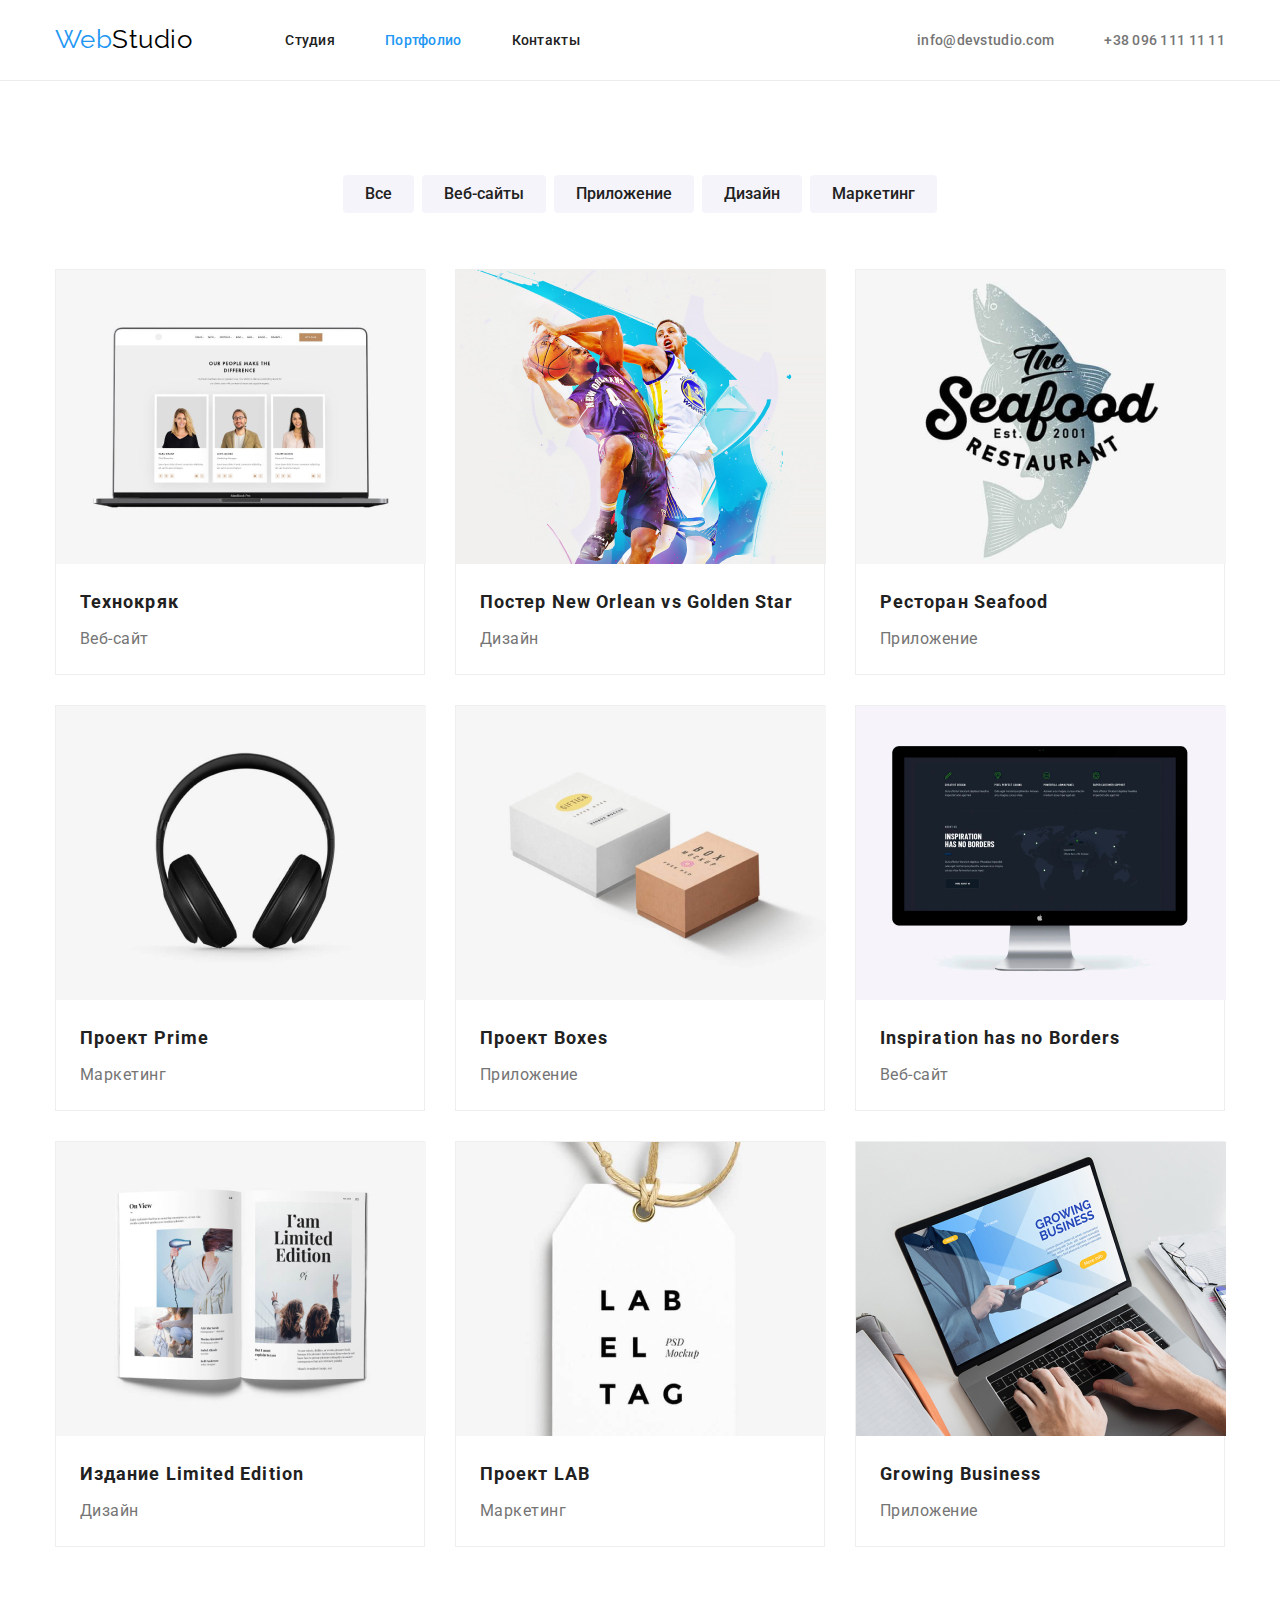
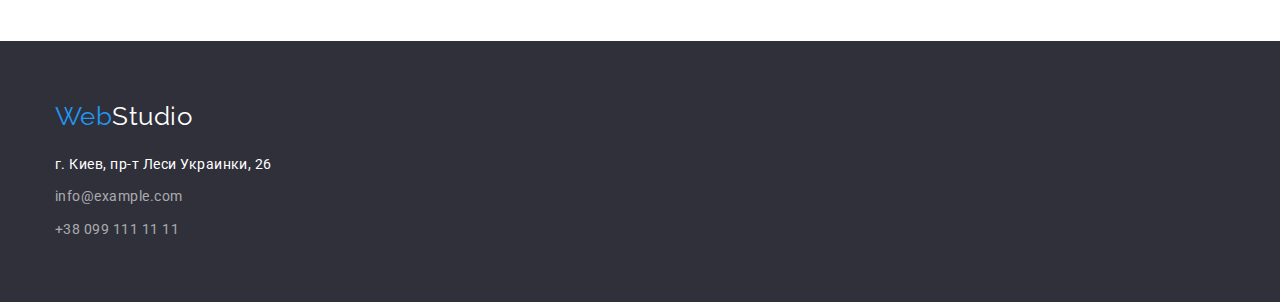
==== portfolio.html @ 9cd1943a "Initial commit" ====
<!DOCTYPE html>
<html lang="ru">
<head>
  <meta charset="UTF-8">
  <meta name="viewport" content="width=device-width, initial-scale=1.0">
  <link href="https://fonts.googleapis.com/css2?family=Raleway:wght@700&family=Roboto:wght@400;500;700;900&display=swap" rel="stylesheet">
  <link rel="stylesheet" href="https://cdnjs.cloudflare.com/ajax/libs/modern-normalize/1.0.0/modern-normalize.min.css">
  <link rel="stylesheet" href="./css/style.css">
  <title>Портфолио</title>
</head>
<body>
  <!-- Шапка -->
  <header>
    <nav class="navigation container">
      <a href="./index.html" class="logo"><span class="logob">Web</span>Studio</a>

      <ul class="site-nav">
        <li class="item"><a href="./index.html" class="link">Студия</a></li>
        <li class="item"><a href="./portfolio.html" class="link link-current">Портфолио</a></li>
        <li class="item"><a href="" class="link">Контакты</a></li>
      </ul>

      <ul class="site-info">
        <li class="item"><a href="mailto:info@devstudio.com" class="link link-contacts">info@devstudio.com</a></li>
        <li class="item"><a href="tel:+380961111111" class="link link-contacts">+38 096 111 11 11</a></li>
      </ul>
    </nav>
  </header>

  <!-- Основа -->
  <main>
    <!-- <h1>Портфолио</h1> -->
    <section class="portfolio">
      <div class="container">
        <ul class="filter">
          <li class="item"><button type="button">Все</button></li>
          <li class="item"><button type="button">Веб-сайты</button></li>
          <li class="item"><button type="button">Приложение</button></li>
          <li class="item"><button type="button">Дизайн</button></li>
          <li class="item"><button type="button">Маркетинг</button></li>
        </ul>

        <ul class="content">
          <li class="item">
            <img src="./image/portfolio/portfolio-img1.jpg" alt="Веб-сайт">
            <h2 class="description">Технокряк</h2>
            <p class="class">Веб-сайт</p>
          </li>
          <li class="item">
            <img src="./image/portfolio/portfolio-img2.jpg" alt="Дизайн">
            <h2 class="description">Постер New Orlean vs Golden Star</h2>
            <p class="class">Дизайн</p>
          </li>
          <li class="item">
            <img src="./image/portfolio/portfolio-img3.jpg" alt="Приложение">
            <h2 class="description">Ресторан Seafood</h2>
            <p class="class">Приложение</p>
          </li>
          <li class="item">
            <img src="./image/portfolio/portfolio-img4.jpg" alt="Маркетинг">
            <h2 class="description">Проект Prime</h2>
            <p class="class">Маркетинг</p>
          </li>
          <li class="item">
            <img src="./image/portfolio/portfolio-img5.jpg" alt="Приложение">
            <h2 class="description">Проект Boxes</h2>
            <p class="class">Приложение</p>
          </li>
          <li class="item">
            <img src="./image/portfolio/portfolio-img6.jpg" alt="Веб-сайт">
            <h2 class="description">Inspiration has no Borders</h2>
            <p class="class">Веб-сайт</p>
          </li>
          <li class="item">
            <img src="./image/portfolio/portfolio-img7.jpg" alt="Дизайн">
            <h2 class="description">Издание Limited Edition</h2>
            <p class="class">Дизайн</p>
          </li>
          <li class="item">
            <img src="./image/portfolio/portfolio-img8.jpg" alt="Маркетинг">
            <h2 class="description">Проект LAB</h2>
            <p class="class">Маркетинг</p>
          </li>
          <li class="item">
            <img src="./image/portfolio/portfolio-img9.jpg" alt="Приложение">
            <h2 class="description">Growing Business</h2>
            <p class="class">Приложение</p>
          </li>
        </ul>
      </div>
    </section>
  </main>

  <!-- Подвал -->
  <footer>
    <div class="container">
      <a href="./index.html" class="logow"><span class="logob">Web</span>Studio</a>

      <ul class="contacts">
        <li class="item">
          <p class="adress">г. Киев, пр-т Леси Украинки, 26</p>
        </li>
        <li class="item">
          <p class="link-contacts">info@example.com</p>
        </li>
        <li class="item">
          <p class="link-contacts">+38 099 111 11 11</p>
        </li>
      </ul>
    </div>
  </footer>
</body>
</html>
---- css/style.css ----
/* Макросики */
:root {
  --primary-text-color: #212121;
  --secondary-text-color: #757575;
  --hover-nav-color: #2196f3;
  --hover-button-color: #2196f3;
  --hover-button-text-color: #ffffff;
}

/* Тельце */
body {
  color: var(--primary-text-color);
  background-color: #ffffff;
  font-family: 'Roboto', sans-serif;
  letter-spacing: 0.03em;
  font-family: 'Roboto', sans-serif;
}

/* Обнуление */
ul {
  list-style: none;
  padding: 0;
  margin-top: 0px;
  margin-bottom: 0px;
}

a {
  text-decoration: none;
}

p,
h1,
h2,
h3 {
  margin-top: 0;
  margin-bottom: 0;
}

button {
  font-family: inherit;
}

img {
  display: block;
}

/* Общая рамка */
.container {
  margin-left: auto;
  margin-right: auto;
  width: 1200px;
  padding-left: 15px;
  padding-right: 15px;

  /* outline: 1px solid tomato; */
}

/*! HEADER */
/* Лого */
header {
  border-bottom: 1px solid #ececec;
}

.logo {
  color: #000000;
  font-family: 'Raleway', sans-serif;
  font-size: 26px;
  line-height: 1.2;
}

.logow {
  color: #ffffff;
  font-family: 'Raleway', sans-serif;
  font-size: 26px;
  line-height: 1.2;
}

.logob {
  color: var(--hover-nav-color);
}

/* Навигация */
.navigation {
  display: flex;
  align-items: center;
  height: 80px;
}

.site-nav {
  display: flex;
  margin-left: 93px;
}

.site-nav .item:not(:last-child) {
  margin-right: 50px;
}

.site-info {
  display: flex;
  margin-left: auto;
}

.site-info .item:not(:last-child) {
  margin-right: 50px;
}

/* Ссылки и взаимодействие с ними */
.link {
  color: var(--primary-text-color);
  font-weight: 500;
  font-size: 14px;
  line-height: 1.14;
  letter-spacing: 0.02em;
}

.link-contacts {
  color: var(--secondary-text-color);
}

.link:hover,
.link:focus,
.link-current {
  color: var(--hover-nav-color);
}

/*! MAIN INDEX */
/* Герой */
.hero {
  color: #ffffff;
  background-color: #2f303a;
  letter-spacing: 0.06em;
  text-align: center;
  padding-top: 200px;
  padding-bottom: 200px;
}

.hero h1 {
  margin-bottom: 30px;
  text-align: center;
  text-transform: uppercase;
  font-weight: 900;
  font-size: 44px;
  line-height: 1.36;
}

.hero a {
  display: inline-block;
  color: #ffffff;
  background-color: var(--hover-nav-color);
  font-weight: 700;
  font-size: 16px;
  line-height: 1.88;
  border-radius: 4px;
  box-shadow: 0px 4px 4px rgba(0, 0, 0, 0.15);
  padding: 10px 32px;
  text-align: center;
}

/* Особенности */
.feature {
  padding-top: 94px;
  padding-bottom: 94px;
}

.feature-list {
  display: flex;
}

.feature-list .item {
  width: 270px;
}

.feature-list .item:not(:last-child) {
  margin-right: 30px;
}

.feature h3 {
  margin-top: 0;
  margin-bottom: 10px;
  font-size: 14px;
  line-height: 1.14;
  text-transform: uppercase;
}

.feature p {
  margin-top: 0;
  margin-bottom: 0;
  color: var(--secondary-text-color);
  font-size: 14px;
  line-height: 1.71;
}

/* Чем мы занимаемся */
.employment {
  text-align: center;
  padding-bottom: 94px;
}

.employment h2 {
  text-align: center;
  font-size: 36px;
  line-height: 1.17;
  margin-bottom: 50px;
}

.employment-list {
  display: flex;
}

.employment-list .item:not(:last-child) {
  margin-right: 30px;
}

/* Наша команда */
.team {
  text-align: center;
  background-color: #f5f4fa;
  padding-top: 94px;
  padding-bottom: 97px;
}

.team h2 {
  text-align: center;
  font-size: 36px;
  line-height: 1.17;
  margin-bottom: 50px;
}

.team-list {
  display: flex;
}

.team-list .item:not(:last-child) {
  margin-right: 30px;
}

.team-list .item {
  background: #ffffff;
  box-shadow: 0px 1px 3px rgba(0, 0, 0, 0.12), 0px 1px 1px rgba(0, 0, 0, 0.14),
    0px 2px 1px rgba(0, 0, 0, 0.2);
  border-radius: 0px 0px 4px 4px;
}

.team h3 {
  font-weight: 500;
  font-size: 16px;
  line-height: 1.19;
  margin-top: 30px;
  margin-bottom: 10px;
}

.team p {
  color: var(--secondary-text-color);
  font-size: 16px;
  line-height: 1.19;
  margin-bottom: 30px;
}

/*! FOOTER */
/* Футер */
footer {
  background-color: #2f303a;
  color: #ffffff;
  padding: 60px 0px;
}

.contacts {
  font-size: 14px;
  line-height: 1.71;
  margin-top: 20px;
}

.contacts .link-contacts {
  color: rgba(255, 255, 255, 0.6);
  font-size: 14px;
  line-height: 1.71;
}

.contacts .item:not(:last-child) {
  margin-bottom: 9px;
}

/*! MAIN PORTFOLIO */
/* Кнопки фильтра портфолио */
.portfolio {
  padding-top: 94px;
  padding-bottom: 94px;
}

.filter {
  display: flex;
  margin-bottom: 56px;
  justify-content: center;
}

.filter button {
  color: var(--primary-text-color);
  background-color: #f5f4fa;
  border: none;
  border-radius: 4px;
  font-weight: 500;
  font-size: 16px;
  line-height: 1.63;
  padding: 6px 22px;
}

.filter .item:not(:last-child) {
  margin-right: 8px;
}

.filter button:hover,
.filter button:focus {
  color: #ffffff;
  background-color: var(--hover-nav-color);
  border: none;
  box-shadow: 0px 3px 1px rgba(0, 0, 0, 0.1), 0px 1px 2px rgba(0, 0, 0, 0.08),
    0px 2px 2px rgba(0, 0, 0, 0.12);
}

/* Портфолио */
.content {
  display: flex;
  flex-wrap: wrap;
}

.content .item:not(:nth-child(3n)) {
  margin-right: 30px;
}

.content .item:not(:nth-last-child(-n + 3)) {
  margin-bottom: 30px;
}

.content .item {
  background: #ffffff;
  border: 1px solid #eeeeee;
  max-width: 370px;
}

.content .description {
  letter-spacing: 0.06em;
  font-size: 18px;
  line-height: 2;
  margin: 20px 0px 4px 24px;
}

.content .class {
  color: var(--secondary-text-color);
  font-size: 16px;
  line-height: 1.88;
  margin: 0px 0px 20px 24px;
}
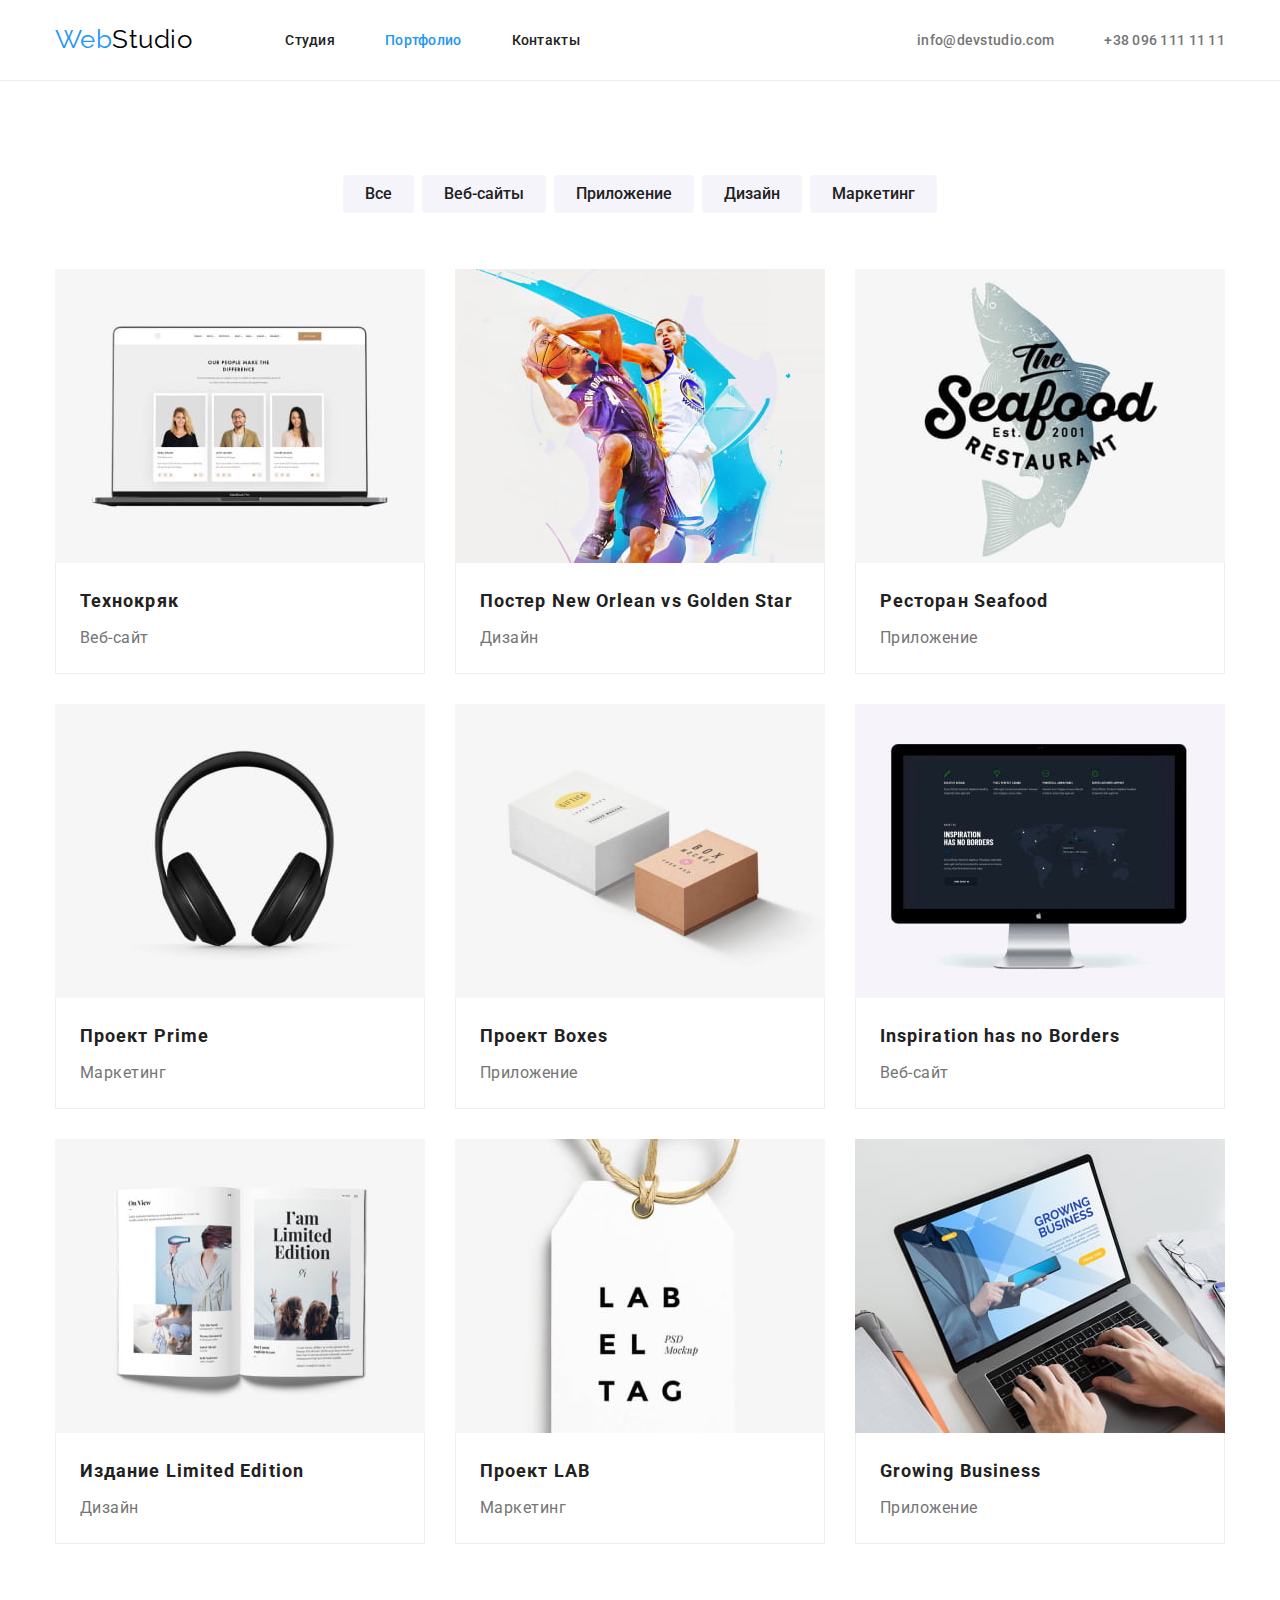
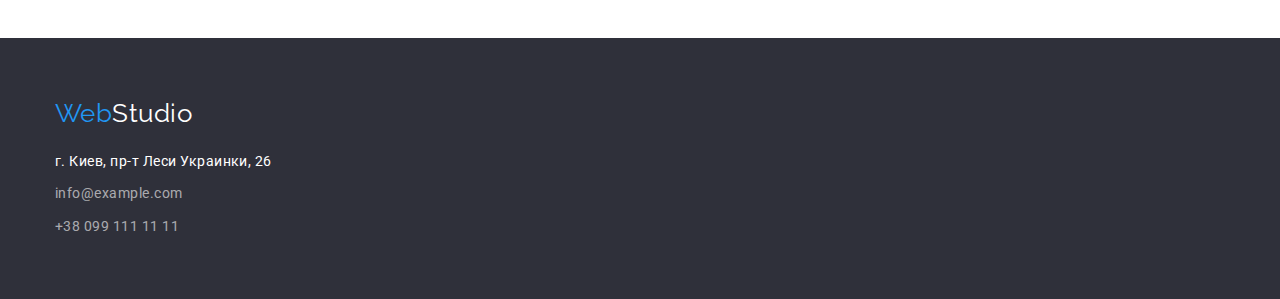
==== commit bc7b78a0: "Внесены небольшие правки, оптимизированны картинки" ====
--- a/portfolio.html
+++ b/portfolio.html
@@ -11,20 +11,22 @@
 <body>
   <!-- Шапка -->
   <header>
-    <nav class="navigation container">
-      <a href="./index.html" class="logo"><span class="logob">Web</span>Studio</a>
+    <div class="container navigation">
+      <nav class="navigation">
+        <a href="./index.html" class="logo"><span class="logob">Web</span>Studio</a>
 
-      <ul class="site-nav">
-        <li class="item"><a href="./index.html" class="link">Студия</a></li>
-        <li class="item"><a href="./portfolio.html" class="link link-current">Портфолио</a></li>
-        <li class="item"><a href="" class="link">Контакты</a></li>
-      </ul>
+        <ul class="site-nav">
+          <li class="item"><a href="./index.html" class="link">Студия</a></li>
+          <li class="item"><a href="./portfolio.html" class="link link-current">Портфолио</a></li>
+          <li class="item"><a href="" class="link">Контакты</a></li>
+        </ul>
+      </nav>
 
       <ul class="site-info">
         <li class="item"><a href="mailto:info@devstudio.com" class="link link-contacts">info@devstudio.com</a></li>
         <li class="item"><a href="tel:+380961111111" class="link link-contacts">+38 096 111 11 11</a></li>
       </ul>
-    </nav>
+    </div>
   </header>
 
   <!-- Основа -->
@@ -43,48 +45,75 @@
         <ul class="content">
           <li class="item">
             <img src="./image/portfolio/portfolio-img1.jpg" alt="Веб-сайт">
-            <h2 class="description">Технокряк</h2>
-            <p class="class">Веб-сайт</p>
+
+            <div class="card-description">
+              <h2 class="description">Технокряк</h2>
+              <p class="class">Веб-сайт</p>
+            </div>
           </li>
           <li class="item">
             <img src="./image/portfolio/portfolio-img2.jpg" alt="Дизайн">
-            <h2 class="description">Постер New Orlean vs Golden Star</h2>
-            <p class="class">Дизайн</p>
+
+            <div class="card-description">
+              <h2 class="description">Постер New Orlean vs Golden Star</h2>
+              <p class="class">Дизайн</p>
+            </div>
           </li>
           <li class="item">
             <img src="./image/portfolio/portfolio-img3.jpg" alt="Приложение">
-            <h2 class="description">Ресторан Seafood</h2>
-            <p class="class">Приложение</p>
+
+            <div class="card-description">
+              <h2 class="description">Ресторан Seafood</h2>
+              <p class="class">Приложение</p>
+            </div>
           </li>
           <li class="item">
             <img src="./image/portfolio/portfolio-img4.jpg" alt="Маркетинг">
-            <h2 class="description">Проект Prime</h2>
-            <p class="class">Маркетинг</p>
+
+            <div class="card-description">
+              <h2 class="description">Проект Prime</h2>
+              <p class="class">Маркетинг</p>
+            </div>
           </li>
           <li class="item">
             <img src="./image/portfolio/portfolio-img5.jpg" alt="Приложение">
-            <h2 class="description">Проект Boxes</h2>
-            <p class="class">Приложение</p>
+
+            <div class="card-description">
+              <h2 class="description">Проект Boxes</h2>
+              <p class="class">Приложение</p>
+            </div>
           </li>
           <li class="item">
             <img src="./image/portfolio/portfolio-img6.jpg" alt="Веб-сайт">
-            <h2 class="description">Inspiration has no Borders</h2>
-            <p class="class">Веб-сайт</p>
+
+            <div class="card-description">
+              <h2 class="description">Inspiration has no Borders</h2>
+              <p class="class">Веб-сайт</p>
+            </div>
           </li>
           <li class="item">
             <img src="./image/portfolio/portfolio-img7.jpg" alt="Дизайн">
-            <h2 class="description">Издание Limited Edition</h2>
-            <p class="class">Дизайн</p>
+
+            <div class="card-description">
+              <h2 class="description">Издание Limited Edition</h2>
+              <p class="class">Дизайн</p>
+            </div>
           </li>
           <li class="item">
             <img src="./image/portfolio/portfolio-img8.jpg" alt="Маркетинг">
-            <h2 class="description">Проект LAB</h2>
-            <p class="class">Маркетинг</p>
+
+            <div class="card-description">
+              <h2 class="description">Проект LAB</h2>
+              <p class="class">Маркетинг</p>
+            </div>
           </li>
           <li class="item">
             <img src="./image/portfolio/portfolio-img9.jpg" alt="Приложение">
-            <h2 class="description">Growing Business</h2>
-            <p class="class">Приложение</p>
+
+            <div class="card-description">
+              <h2 class="description">Growing Business</h2>
+              <p class="class">Приложение</p>
+            </div>
           </li>
         </ul>
       </div>
@@ -96,17 +125,19 @@
     <div class="container">
       <a href="./index.html" class="logow"><span class="logob">Web</span>Studio</a>
 
-      <ul class="contacts">
-        <li class="item">
-          <p class="adress">г. Киев, пр-т Леси Украинки, 26</p>
-        </li>
-        <li class="item">
-          <p class="link-contacts">info@example.com</p>
-        </li>
-        <li class="item">
-          <p class="link-contacts">+38 099 111 11 11</p>
-        </li>
-      </ul>
+      <address>
+        <ul class="contacts">
+          <li class="item">
+            <p class="adress">г. Киев, пр-т Леси Украинки, 26</p>
+          </li>
+          <li class="item">
+            <p class="link-contacts">info@example.com</p>
+          </li>
+          <li class="item">
+            <p class="link-contacts">+38 099 111 11 11</p>
+          </li>
+        </ul>
+      </address>
     </div>
   </footer>
 </body>
--- a/css/style.css
+++ b/css/style.css
@@ -44,6 +44,19 @@
   display: block;
 }
 
+.visually-hidden {
+  position: absolute;
+  width: 1px;
+  height: 1px;
+  margin: -1px;
+  border: 0;
+  padding: 0;
+  white-space: nowrap;
+  clip-path: inset(100%);
+  clip: rect(0 0 0 0);
+  overflow: hidden;
+}
+
 /* Общая рамка */
 .container {
   margin-left: auto;
@@ -80,10 +93,14 @@
 }
 
 /* Навигация */
+.container.navigation {
+  display: flex;
+  height: 80px;
+}
+
 .navigation {
   display: flex;
   align-items: center;
-  height: 80px;
 }
 
 .site-nav {
@@ -127,7 +144,19 @@
 /* Герой */
 .hero {
   color: #ffffff;
-  background-color: #2f303a;
+  max-width: 1600px;
+  min-height: 600px;
+  margin-left: auto;
+  margin-right: auto;
+  background-image: linear-gradient(
+      to right,
+      rgba(47, 48, 58, 0.4),
+      rgba(47, 48, 58, 0.4)
+    ),
+    url('../image/studio/bg-hero-img.jpg');
+  background-repeat: no-repeat;
+  background-position: center;
+  background-size: cover;
   letter-spacing: 0.06em;
   text-align: center;
   padding-top: 200px;
@@ -141,6 +170,8 @@
   font-weight: 900;
   font-size: 44px;
   line-height: 1.36;
+  width: 675px;
+  margin: 0 auto 30px;
 }
 
 .hero a {
@@ -241,11 +272,15 @@
   border-radius: 0px 0px 4px 4px;
 }
 
+.team-description {
+  padding: 30px 0px;
+  margin: 0 10px;
+}
+
 .team h3 {
   font-weight: 500;
   font-size: 16px;
   line-height: 1.19;
-  margin-top: 30px;
   margin-bottom: 10px;
 }
 
@@ -253,7 +288,6 @@
   color: var(--secondary-text-color);
   font-size: 16px;
   line-height: 1.19;
-  margin-bottom: 30px;
 }
 
 /*! FOOTER */
@@ -264,10 +298,14 @@
   padding: 60px 0px;
 }
 
+address {
+  font-style: normal;
+  margin-top: 20px;
+}
+
 .contacts {
   font-size: 14px;
   line-height: 1.71;
-  margin-top: 20px;
 }
 
 .contacts .link-contacts {
@@ -331,9 +369,11 @@
   margin-bottom: 30px;
 }
 
-.content .item {
+.content .card-description {
   background: #ffffff;
   border: 1px solid #eeeeee;
+  border-top: 0px;
+  padding: 20px 24px;
   max-width: 370px;
 }
 
@@ -341,12 +381,11 @@
   letter-spacing: 0.06em;
   font-size: 18px;
   line-height: 2;
-  margin: 20px 0px 4px 24px;
+  margin-bottom: 4px;
 }
 
 .content .class {
   color: var(--secondary-text-color);
   font-size: 16px;
   line-height: 1.88;
-  margin: 0px 0px 20px 24px;
-}
+}
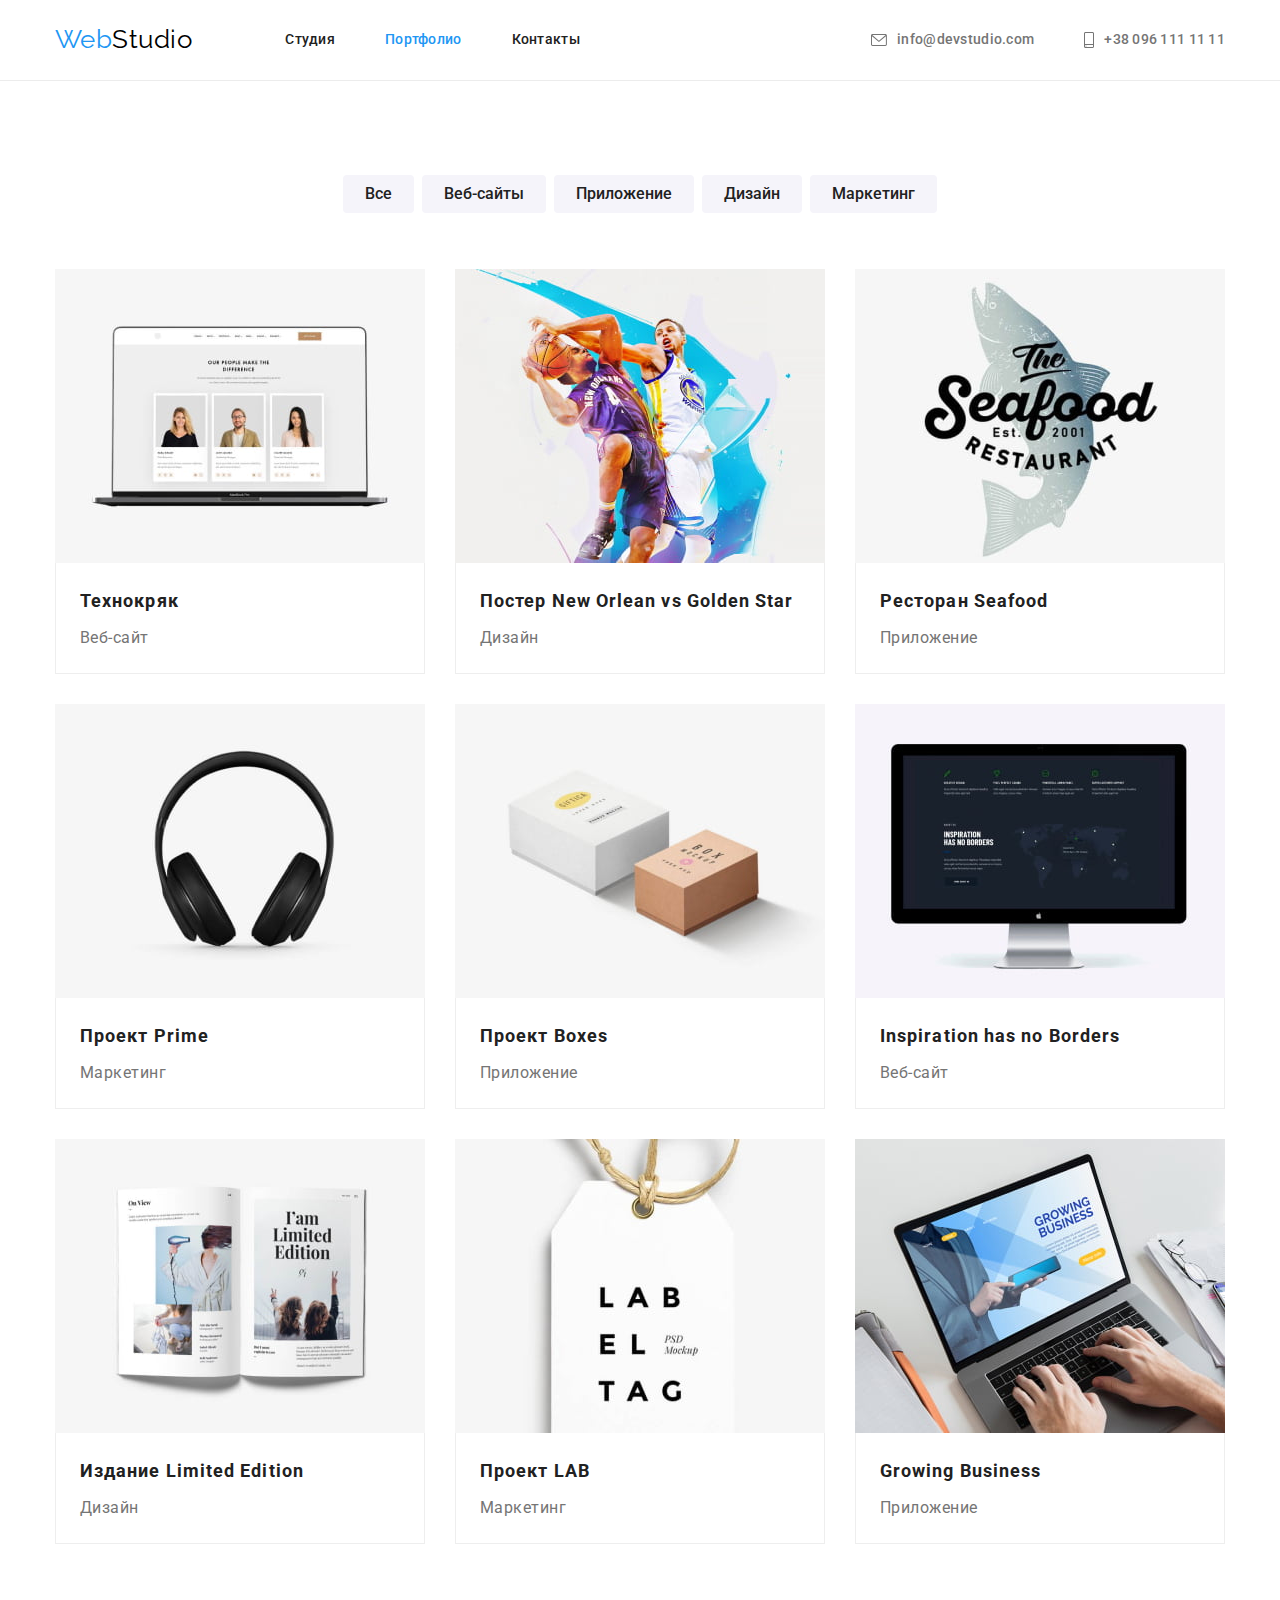
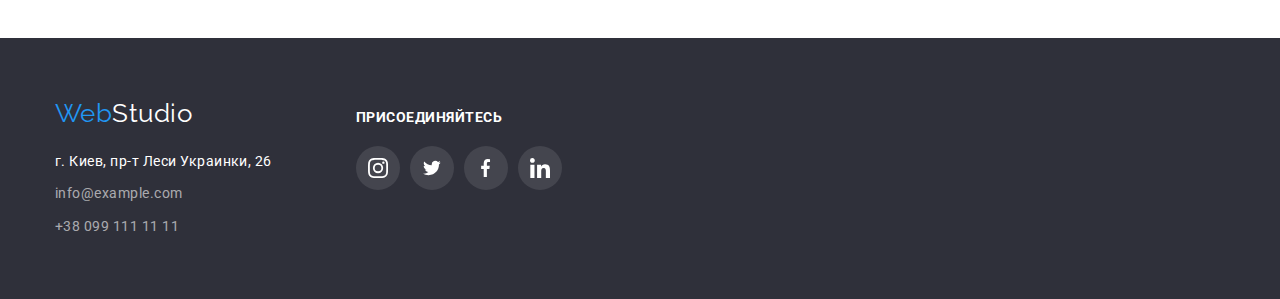
==== commit 7846d319: "Добавлены иконки и социальные линки, мелкие правки" ====
--- a/portfolio.html
+++ b/portfolio.html
@@ -16,15 +16,35 @@
         <a href="./index.html" class="logo"><span class="logob">Web</span>Studio</a>
 
         <ul class="site-nav">
-          <li class="item"><a href="./index.html" class="link">Студия</a></li>
-          <li class="item"><a href="./portfolio.html" class="link link-current">Портфолио</a></li>
-          <li class="item"><a href="" class="link">Контакты</a></li>
+          <li class="item">
+            <a href="./index.html" class="link">Студия</a>
+          </li>
+          <li class="item">
+            <a href="./portfolio.html" class="link link-current">Портфолио</a>
+          </li>
+          <li class="item">
+            <a href="" class="link">Контакты</a>
+          </li>
         </ul>
       </nav>
 
       <ul class="site-info">
-        <li class="item"><a href="mailto:info@devstudio.com" class="link link-contacts">info@devstudio.com</a></li>
-        <li class="item"><a href="tel:+380961111111" class="link link-contacts">+38 096 111 11 11</a></li>
+        <li class="item">
+          <a href="mailto:info@devstudio.com" class="link link-contacts">
+            <svg class="icon" width="16" height="12">
+              <use href="./image/studio/sprite.svg#icon-envelope"></use>
+            </svg>
+            info@devstudio.com
+          </a>
+        </li>
+        <li class="item">
+          <a href="tel:+380961111111" class="link link-contacts">
+            <svg class="icon" width="10" height="16">
+              <use href="./image/studio/sprite.svg#icon-smartphone"></use>
+            </svg>
+            +38 096 111 11 11
+          </a>
+        </li>
       </ul>
     </div>
   </header>
@@ -123,21 +143,57 @@
   <!-- Подвал -->
   <footer>
     <div class="container">
-      <a href="./index.html" class="logow"><span class="logob">Web</span>Studio</a>
-
-      <address>
-        <ul class="contacts">
-          <li class="item">
-            <p class="adress">г. Киев, пр-т Леси Украинки, 26</p>
-          </li>
-          <li class="item">
-            <p class="link-contacts">info@example.com</p>
-          </li>
-          <li class="item">
-            <p class="link-contacts">+38 099 111 11 11</p>
-          </li>
-        </ul>
-      </address>
+      <div class="address-container">
+        <a href="./index.html" class="logow"><span class="logob">Web</span>Studio</a>
+
+        <address>
+          <ul class="contacts">
+            <li class="address-item">
+              <p class="adress">г. Киев, пр-т Леси Украинки, 26</p>
+            </li>
+            <li class="address-item">
+              <p class="link-contacts">info@example.com</p>
+            </li>
+            <li class="address-item">
+              <p class="link-contacts">+38 099 111 11 11</p>
+            </li>
+          </ul>
+        </address>
+      </div>
+
+      <div class="social-links-container">
+        <p>присоединяйтесь</p>
+        <ul class="social-link-list">
+          <li class="social-item">
+            <a href="" class="social-link">
+              <svg width="20" height="20">
+                <use href="./image/studio/sprite.svg#icon-instagram"></use>
+              </svg>
+            </a>
+          </li>
+          <li class="social-item">
+            <a href="" class="social-link">
+              <svg width="20" height="16">
+                <use href="./image/studio/sprite.svg#icon-twitter"></use>
+              </svg>
+            </a>
+          </li>
+          <li class="social-item">
+            <a href="" class="social-link">
+              <svg width="10" height="20">
+                <use href="./image/studio/sprite.svg#icon-facebook"></use>
+              </svg>
+            </a>
+          </li>
+          <li class="social-item">
+            <a href="" class="social-link">
+              <svg width="20" height="20">
+                <use href="./image/studio/sprite.svg#icon-linkedin"></use>
+              </svg>
+            </a>
+          </li>
+        </ul>
+      </div>
     </div>
   </footer>
 </body>
--- a/css/style.css
+++ b/css/style.css
@@ -5,6 +5,8 @@
   --hover-nav-color: #2196f3;
   --hover-button-color: #2196f3;
   --hover-button-text-color: #ffffff;
+  --icons-color: #afb1b8;
+  --hover-social-icons-color: #ffffff;
 }
 
 /* Тельце */
@@ -13,7 +15,6 @@
   background-color: #ffffff;
   font-family: 'Roboto', sans-serif;
   letter-spacing: 0.03em;
-  font-family: 'Roboto', sans-serif;
 }
 
 /* Обнуление */
@@ -108,6 +109,11 @@
   margin-left: 93px;
 }
 
+.navigation .link {
+  display: block;
+  padding: 32px 0;
+}
+
 .site-nav .item:not(:last-child) {
   margin-right: 50px;
 }
@@ -115,10 +121,20 @@
 .site-info {
   display: flex;
   margin-left: auto;
+  align-items: center;
+}
+.site-info .link {
+  display: flex;
+  align-items: center;
 }
 
 .site-info .item:not(:last-child) {
   margin-right: 50px;
+}
+
+.site-info .icon {
+  margin-right: 10px;
+  fill: currentColor;
 }
 
 /* Ссылки и взаимодействие с ними */
@@ -144,10 +160,11 @@
 /* Герой */
 .hero {
   color: #ffffff;
-  max-width: 1600px;
+  min-width: 1600px;
   min-height: 600px;
   margin-left: auto;
   margin-right: auto;
+  background-color: #2f303a;
   background-image: linear-gradient(
       to right,
       rgba(47, 48, 58, 0.4),
@@ -205,8 +222,18 @@
   margin-right: 30px;
 }
 
+.feature-icon {
+  display: flex;
+  justify-content: center;
+  align-items: center;
+  margin-bottom: 30px;
+  width: 270px;
+  height: 120px;
+  background-color: #f5f4fa;
+  border-radius: 4px;
+}
+
 .feature h3 {
-  margin-top: 0;
   margin-bottom: 10px;
   font-size: 14px;
   line-height: 1.14;
@@ -214,8 +241,6 @@
 }
 
 .feature p {
-  margin-top: 0;
-  margin-bottom: 0;
   color: var(--secondary-text-color);
   font-size: 14px;
   line-height: 1.71;
@@ -247,7 +272,7 @@
   text-align: center;
   background-color: #f5f4fa;
   padding-top: 94px;
-  padding-bottom: 97px;
+  padding-bottom: 94px;
 }
 
 .team h2 {
@@ -288,6 +313,74 @@
   color: var(--secondary-text-color);
   font-size: 16px;
   line-height: 1.19;
+  margin-bottom: 16px;
+}
+
+.team-link-list {
+  display: flex;
+  justify-content: center;
+  align-items: center;
+  width: 206px;
+  height: 44px;
+  margin: 0 22px;
+}
+
+.team-link-list .link-item:not(:last-child) {
+  margin-right: 10px;
+}
+
+.team-link {
+  display: flex;
+  justify-content: center;
+  align-items: center;
+  width: 44px;
+  height: 44px;
+  border-radius: 50%;
+  fill: var(--icons-color);
+}
+
+.team-link:hover,
+.team-link:focus {
+  background-color: var(--hover-nav-color);
+  fill: var(--hover-social-icons-color);
+}
+
+/* Постоянные клиенты */
+.regular-customers {
+  padding-top: 94px;
+  padding-bottom: 94px;
+}
+
+.regular-customers h2 {
+  font-size: 36px;
+  line-height: 1.17;
+  text-align: center;
+  margin-bottom: 50px;
+}
+
+.customers {
+  display: flex;
+}
+
+.customers .item:not(:last-child) {
+  margin-right: 30px;
+}
+
+.customers-link {
+  display: flex;
+  justify-content: center;
+  align-items: center;
+  width: 170px;
+  height: 90px;
+  border: 1px solid var(--icons-color);
+  border-radius: 4px;
+  fill: var(--icons-color);
+}
+
+.customers-link:hover,
+.customers-link:focus {
+  fill: currentColor;
+  border-color: var(--hover-nav-color);
 }
 
 /*! FOOTER */
@@ -298,6 +391,16 @@
   padding: 60px 0px;
 }
 
+footer .container {
+  display: flex;
+}
+
+/* Адресс */
+.address-container {
+  min-width: 231px;
+  margin-right: 70px;
+}
+
 address {
   font-style: normal;
   margin-top: 20px;
@@ -314,8 +417,45 @@
   line-height: 1.71;
 }
 
-.contacts .item:not(:last-child) {
+.contacts .address-item:not(:last-child) {
   margin-bottom: 9px;
+}
+
+/* Социальные ссылки */
+.social-links-container p {
+  font-size: 14px;
+  line-height: 1.14;
+  font-weight: bold;
+  text-transform: uppercase;
+  margin-top: 12px;
+  margin-bottom: 20px;
+}
+
+.social-link-list {
+  display: flex;
+  width: 206px;
+  height: 44px;
+}
+
+.social-link-list .social-item:not(:last-child) {
+  margin-right: 10px;
+}
+
+.social-link {
+  display: flex;
+  justify-content: center;
+  align-items: center;
+  width: 44px;
+  height: 44px;
+  border-radius: 50%;
+  fill: #ffffff;
+  background-color: rgba(255, 255, 255, 0.1);
+}
+
+.social-link:hover,
+.social-link:focus {
+  background-color: var(--hover-nav-color);
+  fill: var(--hover-social-icons-color);
 }
 
 /*! MAIN PORTFOLIO */
@@ -340,6 +480,7 @@
   font-size: 16px;
   line-height: 1.63;
   padding: 6px 22px;
+  cursor: pointer;
 }
 
 .filter .item:not(:last-child) {
@@ -369,6 +510,12 @@
   margin-bottom: 30px;
 }
 
+.content .item:hover,
+.content .item:focus {
+  box-shadow: 0px 1px 1px rgba(0, 0, 0, 0.12), 0px 4px 4px rgba(0, 0, 0, 0.06),
+    1px 4px 6px rgba(0, 0, 0, 0.16);
+}
+
 .content .card-description {
   background: #ffffff;
   border: 1px solid #eeeeee;
